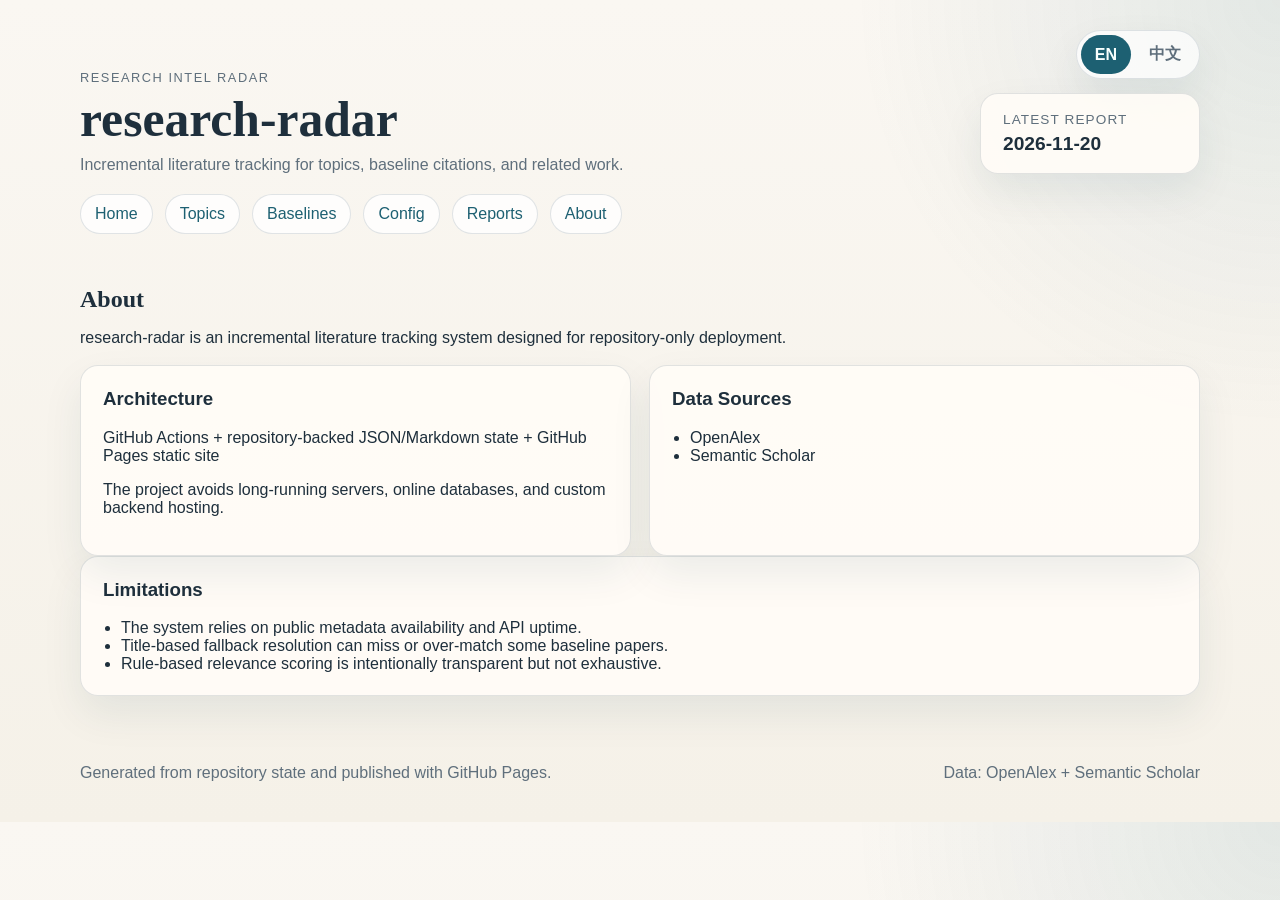
==== docs/about.html @ 73e0cc03 "chore: research-radar daily update" ====
<!doctype html>
<html lang="en">
  <head>
    <meta charset="utf-8">
    <meta name="viewport" content="width=device-width, initial-scale=1">
    <title>Research Radar</title>
    <link rel="stylesheet" href="assets/styles.css">
  </head>
  <body>
    <header class="site-header">
      <div class="shell">
        <div class="brand-row">
          <div>
            <p class="eyebrow" data-i18n="header.eyebrow">Research Intel Radar</p>
            <h1 class="brand-title">research-radar</h1>
            <p class="brand-subtitle" data-i18n="header.subtitle">Incremental literature tracking for topics, baseline citations, and related work.</p>
          </div>
          <div class="header-tools">
            <div class="language-switcher" role="group" aria-label="Language switcher">
              <button type="button" class="lang-button" data-lang-switch="en">EN</button>
              <button type="button" class="lang-button" data-lang-switch="zh">中文</button>
            </div>
            <div class="meta-card">
              <p class="meta-label" data-i18n="header.latest_report">Latest report</p>
              <p class="meta-value">
                
                2026-11-20
                
              </p>
            </div>
          </div>
        </div>
        <nav class="nav">
          <a href="index.html" data-i18n="nav.home">Home</a>
          <a href="topics.html" data-i18n="nav.topics">Topics</a>
          <a href="baselines.html" data-i18n="nav.baselines">Baselines</a>
          <a href="config.html" data-i18n="nav.config">Config</a>
          <a href="reports.html" data-i18n="nav.reports">Reports</a>
          <a href="about.html" data-i18n="nav.about">About</a>
        </nav>
      </div>
    </header>

    <main class="shell">
      
<section class="content-section">
  <div class="section-heading">
    <h2 data-i18n="about.title">About</h2>
    <p data-i18n="about.description">research-radar is an incremental literature tracking system designed for repository-only deployment.</p>
  </div>
  <div class="grid two-up">
    <article class="panel">
      <h3 data-i18n="about.architecture_title">Architecture</h3>
      <p data-i18n="about.architecture_value">GitHub Actions + repository-backed JSON/Markdown state + GitHub Pages static site</p>
      <p data-i18n="about.architecture_note">The project avoids long-running servers, online databases, and custom backend hosting.</p>
    </article>
    <article class="panel">
      <h3 data-i18n="about.data_sources_title">Data Sources</h3>
      <ul class="issue-list">
        
        <li>OpenAlex</li>
        
        <li>Semantic Scholar</li>
        
      </ul>
    </article>
  </div>
  <article class="panel">
    <h3 data-i18n="about.limitations_title">Limitations</h3>
    <ul class="issue-list">
      
      <li data-i18n="about.limitations.0">The system relies on public metadata availability and API uptime.</li>
      
      <li data-i18n="about.limitations.1">Title-based fallback resolution can miss or over-match some baseline papers.</li>
      
      <li data-i18n="about.limitations.2">Rule-based relevance scoring is intentionally transparent but not exhaustive.</li>
      
    </ul>
  </article>
</section>

    </main>

    <footer class="site-footer">
      <div class="shell footer-row">
        <span data-i18n="footer.generated">Generated from repository state and published with GitHub Pages.</span>
        <span data-i18n="footer.data_sources">Data: OpenAlex + Semantic Scholar</span>
      </div>
    </footer>
    <script src="assets/app.js"></script>
    
  </body>
</html>
---- docs/assets/styles.css ----
:root {
  --bg: #f5f1e8;
  --surface: rgba(255, 252, 247, 0.92);
  --surface-strong: #fffdf8;
  --border: rgba(48, 72, 94, 0.14);
  --text: #1e2f3c;
  --muted: #5f6f7c;
  --accent: #1d6072;
  --accent-soft: #d8e7eb;
  --accent-strong: #103c47;
  --shadow: 0 18px 40px rgba(16, 60, 71, 0.08);
  --radius: 18px;
  --shell: 1120px;
}

* {
  box-sizing: border-box;
}

body {
  margin: 0;
  font-family: "IBM Plex Sans", "Helvetica Neue", sans-serif;
  color: var(--text);
  background:
    radial-gradient(circle at top right, rgba(29, 96, 114, 0.1), transparent 28%),
    linear-gradient(180deg, #faf7f2 0%, var(--bg) 100%);
}

a {
  color: var(--accent);
  text-decoration: none;
}

a:hover {
  text-decoration: underline;
}

.shell {
  width: min(calc(100% - 32px), var(--shell));
  margin: 0 auto;
}

.site-header {
  padding: 30px 0 18px;
}

.brand-row {
  display: flex;
  justify-content: space-between;
  gap: 24px;
  align-items: end;
}

.header-tools {
  display: flex;
  flex-direction: column;
  gap: 14px;
  align-items: stretch;
}

.eyebrow {
  margin: 0 0 6px;
  letter-spacing: 0.12em;
  text-transform: uppercase;
  color: var(--muted);
  font-size: 0.8rem;
}

.brand-title {
  margin: 0;
  font-family: "IBM Plex Serif", Georgia, serif;
  font-size: clamp(2rem, 4vw, 3.1rem);
}

.brand-subtitle {
  max-width: 760px;
  color: var(--muted);
  margin: 8px 0 0;
}

.meta-card,
.summary-card,
.panel,
.paper-card,
.empty-state {
  background: var(--surface);
  border: 1px solid var(--border);
  border-radius: var(--radius);
  box-shadow: var(--shadow);
}

.meta-card {
  padding: 18px 22px;
  min-width: 220px;
}

.language-switcher {
  display: inline-flex;
  align-self: end;
  padding: 4px;
  gap: 4px;
  border-radius: 999px;
  background: rgba(255, 255, 255, 0.72);
  border: 1px solid var(--border);
  box-shadow: var(--shadow);
}

.lang-button {
  border: 0;
  border-radius: 999px;
  background: transparent;
  color: var(--muted);
  padding: 9px 14px;
  font: inherit;
  font-weight: 700;
  cursor: pointer;
  transition: background-color 0.18s ease, color 0.18s ease, transform 0.18s ease;
}

.lang-button:hover {
  color: var(--accent-strong);
  transform: translateY(-1px);
}

html[data-lang="en"] .lang-button[data-lang-switch="en"],
html[data-lang="zh"] .lang-button[data-lang-switch="zh"] {
  background: var(--accent);
  color: #f8fffe;
}

.meta-label,
.card-label {
  margin: 0;
  font-size: 0.85rem;
  color: var(--muted);
  text-transform: uppercase;
  letter-spacing: 0.08em;
}

.meta-value {
  margin: 6px 0 0;
  font-size: 1.2rem;
  font-weight: 700;
}

.nav {
  display: flex;
  gap: 12px;
  flex-wrap: wrap;
  margin-top: 20px;
}

.nav a {
  padding: 10px 14px;
  border-radius: 999px;
  background: rgba(255, 255, 255, 0.78);
  border: 1px solid var(--border);
}

.hero-grid,
.grid {
  display: grid;
  gap: 18px;
}

.hero-grid {
  grid-template-columns: repeat(3, minmax(0, 1fr));
  margin: 24px 0 10px;
}

.two-up {
  grid-template-columns: repeat(2, minmax(0, 1fr));
}

.summary-card,
.panel,
.paper-card,
.empty-state {
  padding: 22px;
}

.summary-card h2,
.panel h3,
.panel h4,
.paper-card h3,
.paper-card h4,
.paper-card h5 {
  margin-top: 0;
}

.accent {
  background: linear-gradient(160deg, #173f4b 0%, #1d6072 100%);
  color: #f8fffe;
}

.accent .card-label {
  color: rgba(248, 255, 254, 0.72);
}

.content-section {
  margin: 34px 0;
}

.section-heading {
  margin-bottom: 18px;
}

.section-heading h2 {
  margin-bottom: 6px;
  font-family: "IBM Plex Serif", Georgia, serif;
}

.split {
  display: flex;
  justify-content: space-between;
  gap: 24px;
  align-items: end;
}

.filter-input {
  width: min(320px, 100%);
  border-radius: 999px;
  border: 1px solid var(--border);
  padding: 12px 16px;
  background: rgba(255, 255, 255, 0.82);
}

.paper-list {
  display: grid;
  gap: 16px;
}

.paper-header,
.panel-head,
.footer-row {
  display: flex;
  justify-content: space-between;
  gap: 16px;
  align-items: start;
}

.badge,
.pill {
  display: inline-flex;
  align-items: center;
  justify-content: center;
  padding: 6px 12px;
  border-radius: 999px;
  background: var(--accent-soft);
  color: var(--accent-strong);
  font-size: 0.8rem;
  font-weight: 700;
}

.muted {
  color: var(--muted);
}

.metric {
  margin: 10px 0 4px;
  font-size: 1.6rem;
  font-weight: 700;
}

.stacked-metrics {
  display: flex;
  flex-direction: column;
  gap: 8px;
}

.subsection + .subsection {
  margin-top: 24px;
}

.issue-list {
  margin: 0;
  padding-left: 18px;
}

.site-footer {
  padding: 34px 0 40px;
  color: var(--muted);
}

button,
input,
textarea,
select {
  font: inherit;
}

.primary-button,
.secondary-button {
  border-radius: 999px;
  border: 1px solid var(--border);
  padding: 11px 16px;
  cursor: pointer;
  transition: transform 0.18s ease, box-shadow 0.18s ease, background-color 0.18s ease;
}

.primary-button {
  background: linear-gradient(135deg, var(--accent) 0%, var(--accent-strong) 100%);
  color: #f8fffe;
  border-color: transparent;
}

.secondary-button {
  background: rgba(255, 255, 255, 0.82);
  color: var(--accent-strong);
}

.secondary-button.compact,
.primary-button.compact {
  padding: 8px 12px;
}

.primary-button:hover,
.secondary-button:hover {
  transform: translateY(-1px);
  box-shadow: var(--shadow);
}

.primary-button:disabled,
.secondary-button:disabled {
  cursor: not-allowed;
  opacity: 0.55;
  transform: none;
  box-shadow: none;
}

.config-action-row {
  display: flex;
  gap: 12px;
  flex-wrap: wrap;
  margin-top: 18px;
}

.onboarding-panel {
  background: linear-gradient(135deg, rgba(29, 96, 114, 0.08) 0%, rgba(255, 255, 255, 0.88) 100%);
}

.simple-steps {
  margin: 16px 0 0;
  padding-left: 18px;
  display: grid;
  gap: 10px;
}

.config-card-list {
  display: grid;
  gap: 16px;
}

.config-card {
  background: rgba(255, 255, 255, 0.72);
  border: 1px solid var(--border);
  border-radius: 16px;
  padding: 18px;
}

.config-form-grid {
  display: grid;
  gap: 14px;
  grid-template-columns: repeat(2, minmax(0, 1fr));
}

.config-form-grid.compact {
  margin-top: 14px;
}

.config-form-grid.simple-grid {
  align-items: end;
}

.config-search-grid {
  display: grid;
  gap: 14px;
  grid-template-columns: minmax(220px, 280px) minmax(0, 1fr) auto;
  align-items: end;
}

.field {
  display: grid;
  gap: 8px;
}

.field.span-2,
.toggle-group.span-2 {
  grid-column: 1 / -1;
}

.field input,
.field textarea,
.field select {
  width: 100%;
  border-radius: 14px;
  border: 1px solid var(--border);
  background: rgba(255, 255, 255, 0.84);
  padding: 12px 14px;
  color: var(--text);
}

.field textarea {
  min-height: 100px;
  resize: vertical;
}

.toggle-group {
  display: flex;
  gap: 12px;
  flex-wrap: wrap;
  align-items: center;
}

.toggle-field {
  display: inline-flex;
  align-items: center;
  gap: 8px;
  padding: 10px 12px;
  border: 1px solid var(--border);
  border-radius: 999px;
  background: rgba(255, 255, 255, 0.82);
}

.mini-details,
.details-panel {
  margin-top: 16px;
}

.mini-details summary,
.details-panel > summary {
  cursor: pointer;
  font-weight: 700;
  color: var(--accent-strong);
}

.mini-details[open] summary,
.details-panel[open] > summary {
  margin-bottom: 14px;
}

.advanced-content {
  display: grid;
  gap: 18px;
  margin-top: 16px;
}

.nested-panel {
  box-shadow: none;
  background: rgba(255, 255, 255, 0.68);
}

.search-status {
  margin: 14px 0 0;
}

.config-search-results {
  display: grid;
  gap: 14px;
  margin-top: 14px;
}

.search-result-card {
  background: rgba(255, 255, 255, 0.82);
}

.search-result-actions {
  display: grid;
  gap: 10px;
  justify-items: end;
}

.source-pill-row {
  display: flex;
  gap: 8px;
  flex-wrap: wrap;
  justify-content: end;
}

.source-pill {
  background: rgba(29, 96, 114, 0.12);
}

.status-banner {
  margin: 4px 0 14px;
  border-radius: 14px;
  padding: 14px 16px;
  border: 1px solid transparent;
}

.status-banner.info {
  background: rgba(216, 231, 235, 0.65);
  border-color: rgba(29, 96, 114, 0.15);
}

.status-banner.success {
  background: rgba(211, 236, 215, 0.7);
  border-color: rgba(56, 122, 72, 0.2);
}

.status-banner.error {
  background: rgba(250, 223, 220, 0.78);
  border-color: rgba(156, 60, 48, 0.2);
}

.validation-summary {
  margin: 0 0 12px;
  font-weight: 700;
}

.validation-summary.success {
  color: #245734;
}

.validation-summary.error {
  color: #8a2f27;
}

.validation-list {
  display: grid;
  gap: 10px;
  margin: 0;
  padding: 0;
  list-style: none;
}

.validation-list.compact {
  margin-top: 12px;
}

.validation-item {
  display: grid;
  gap: 4px;
  padding: 12px 14px;
  border-radius: 14px;
  border: 1px solid var(--border);
  background: rgba(255, 255, 255, 0.72);
}

.validation-item.error strong {
  color: #8a2f27;
}

.validation-item.warning strong {
  color: #875c16;
}

.validation-item.success strong {
  color: #245734;
}

.code-preview {
  margin: 0;
  padding: 18px;
  border-radius: 16px;
  background: #17323d;
  color: #eef7f8;
  overflow: auto;
  white-space: pre-wrap;
  word-break: break-word;
  font-family: "IBM Plex Mono", "SFMono-Regular", monospace;
  line-height: 1.5;
}

@media (max-width: 860px) {
  .brand-row,
  .header-tools,
  .split,
  .panel-head,
  .paper-header,
  .footer-row {
    flex-direction: column;
  }

  .language-switcher {
    align-self: start;
  }

  .hero-grid,
  .two-up,
  .config-form-grid,
  .config-search-grid {
    grid-template-columns: 1fr;
  }

  .field.span-2,
  .toggle-group.span-2 {
    grid-column: auto;
  }

  .search-result-actions,
  .source-pill-row {
    justify-items: start;
    justify-content: start;
  }
}
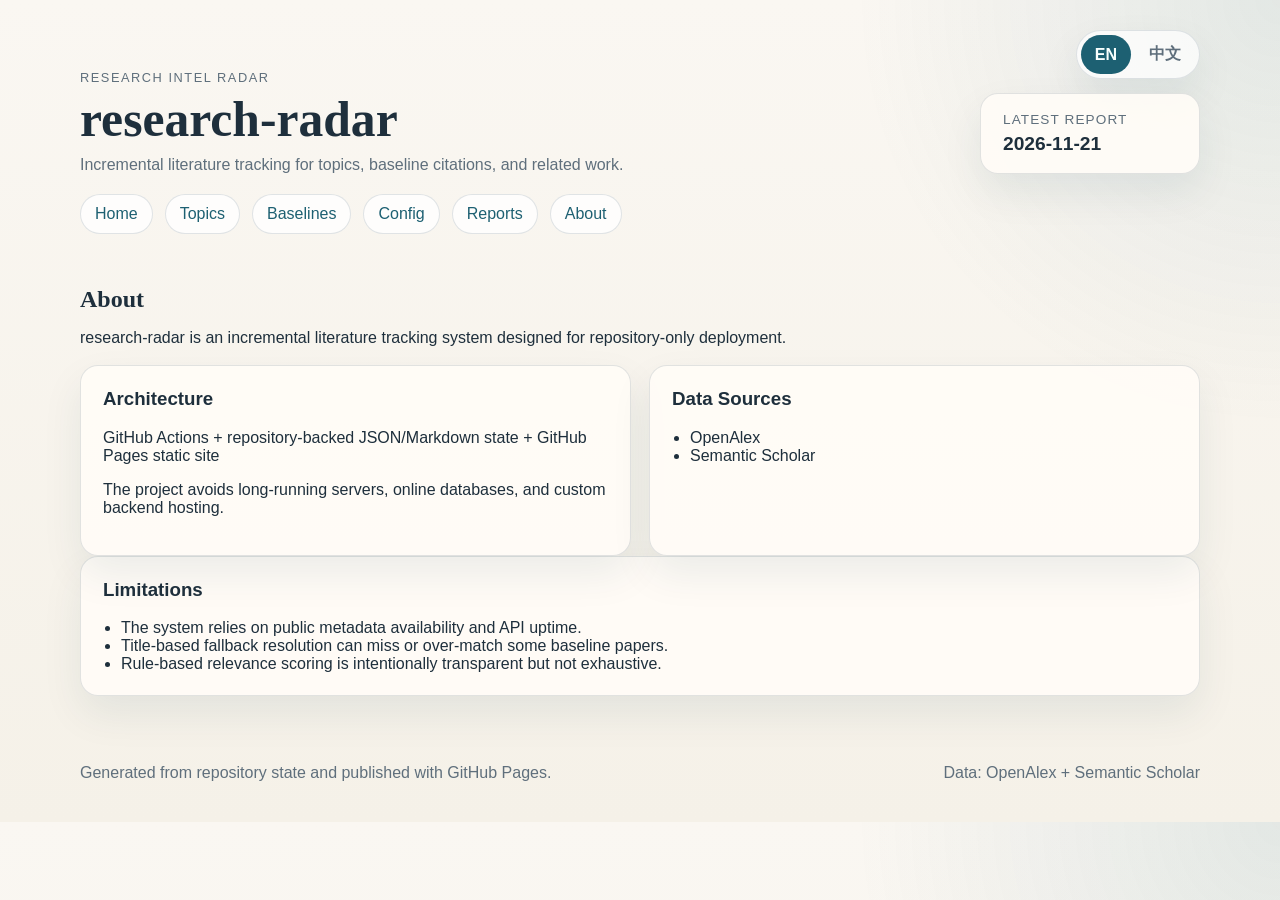
==== commit 3d39141f: "chore: research-radar daily update" ====
--- a/docs/about.html
+++ b/docs/about.html
@@ -24,7 +24,7 @@
               <p class="meta-label" data-i18n="header.latest_report">Latest report</p>
               <p class="meta-value">
                 
-                2026-11-20
+                2026-11-21
                 
               </p>
             </div>
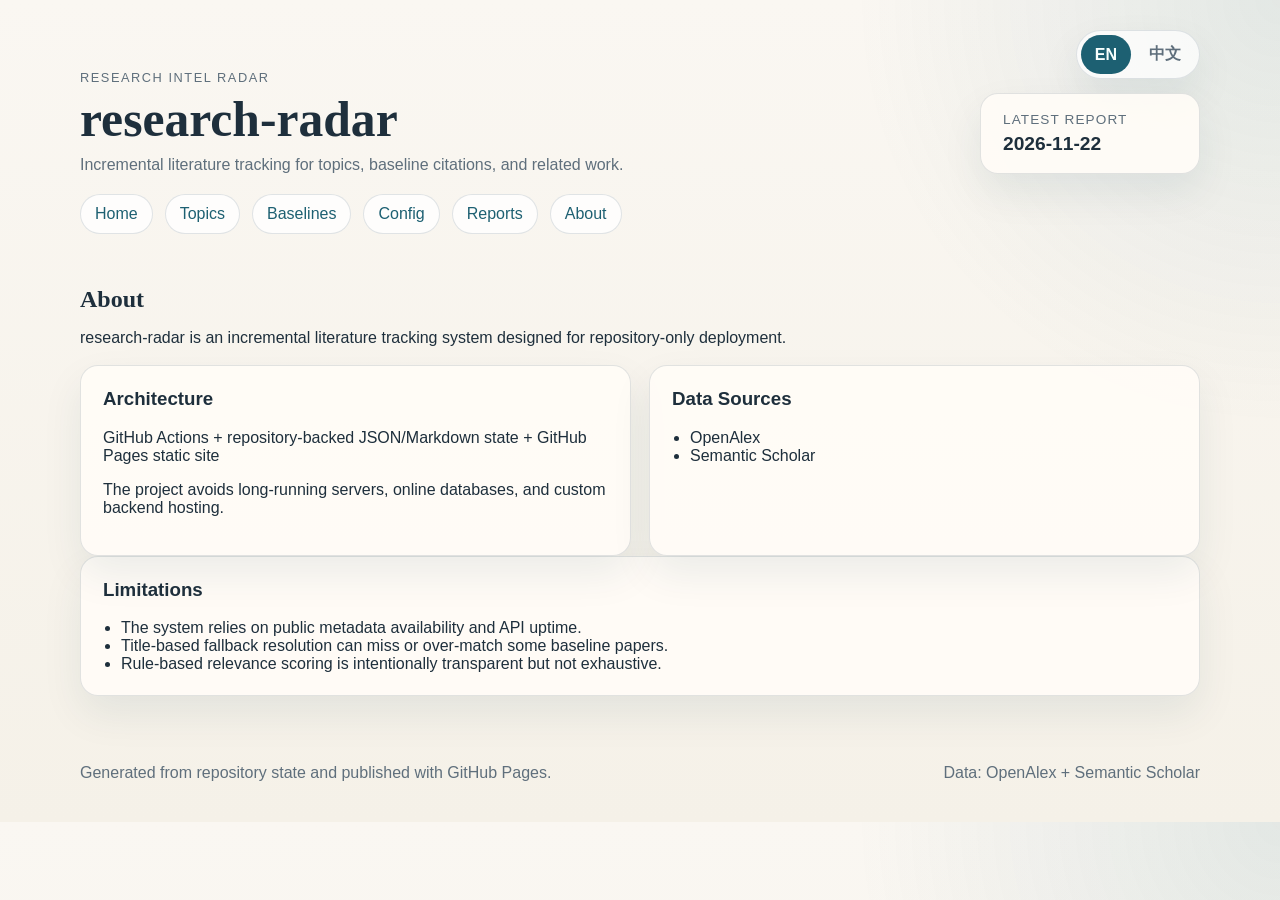
==== commit 62cfa44f: "chore: research-radar daily update" ====
--- a/docs/about.html
+++ b/docs/about.html
@@ -24,7 +24,7 @@
               <p class="meta-label" data-i18n="header.latest_report">Latest report</p>
               <p class="meta-value">
                 
-                2026-11-21
+                2026-11-22
                 
               </p>
             </div>
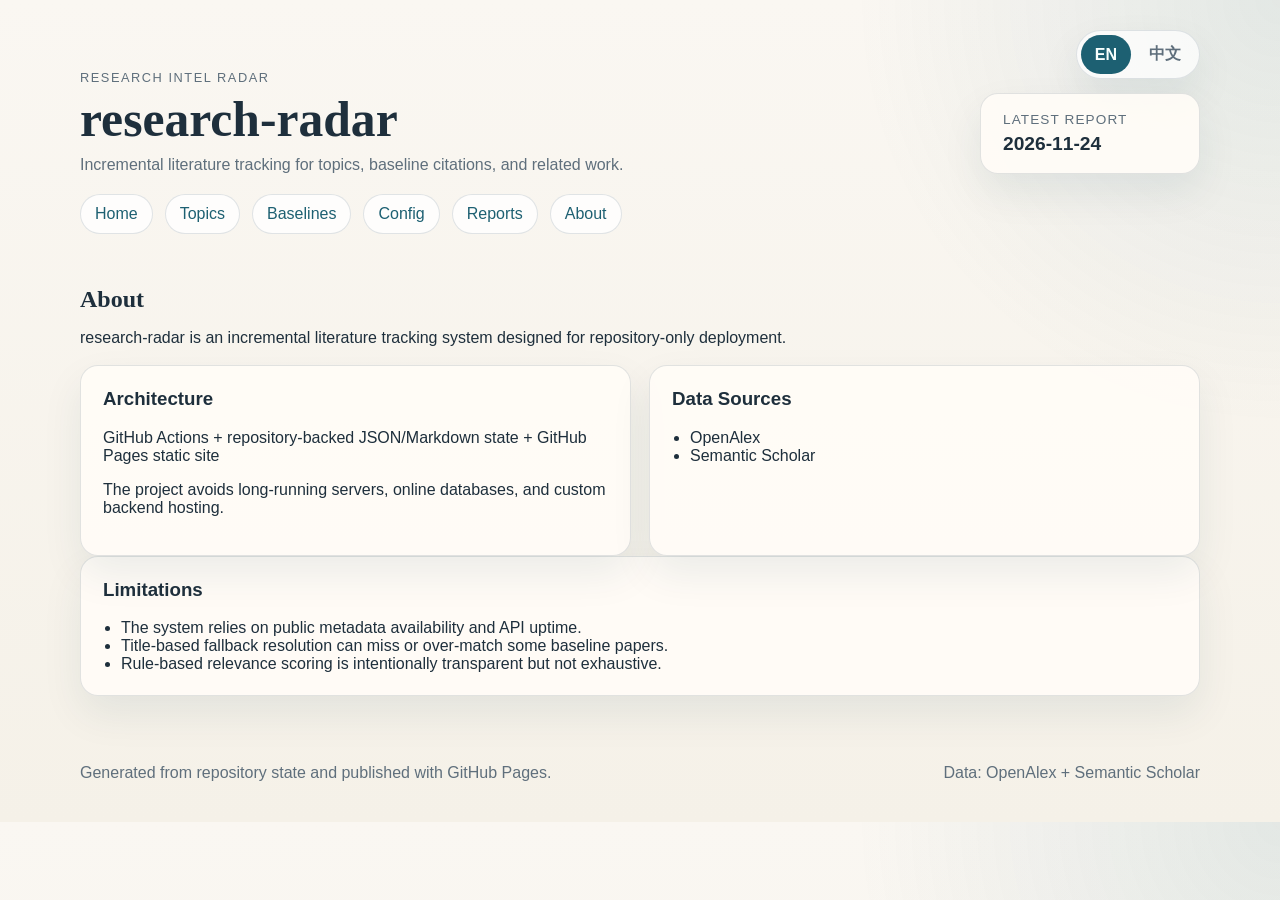
==== commit ce6b69a4: "chore: research-radar daily update" ====
--- a/docs/about.html
+++ b/docs/about.html
@@ -24,7 +24,7 @@
               <p class="meta-label" data-i18n="header.latest_report">Latest report</p>
               <p class="meta-value">
                 
-                2026-11-22
+                2026-11-24
                 
               </p>
             </div>
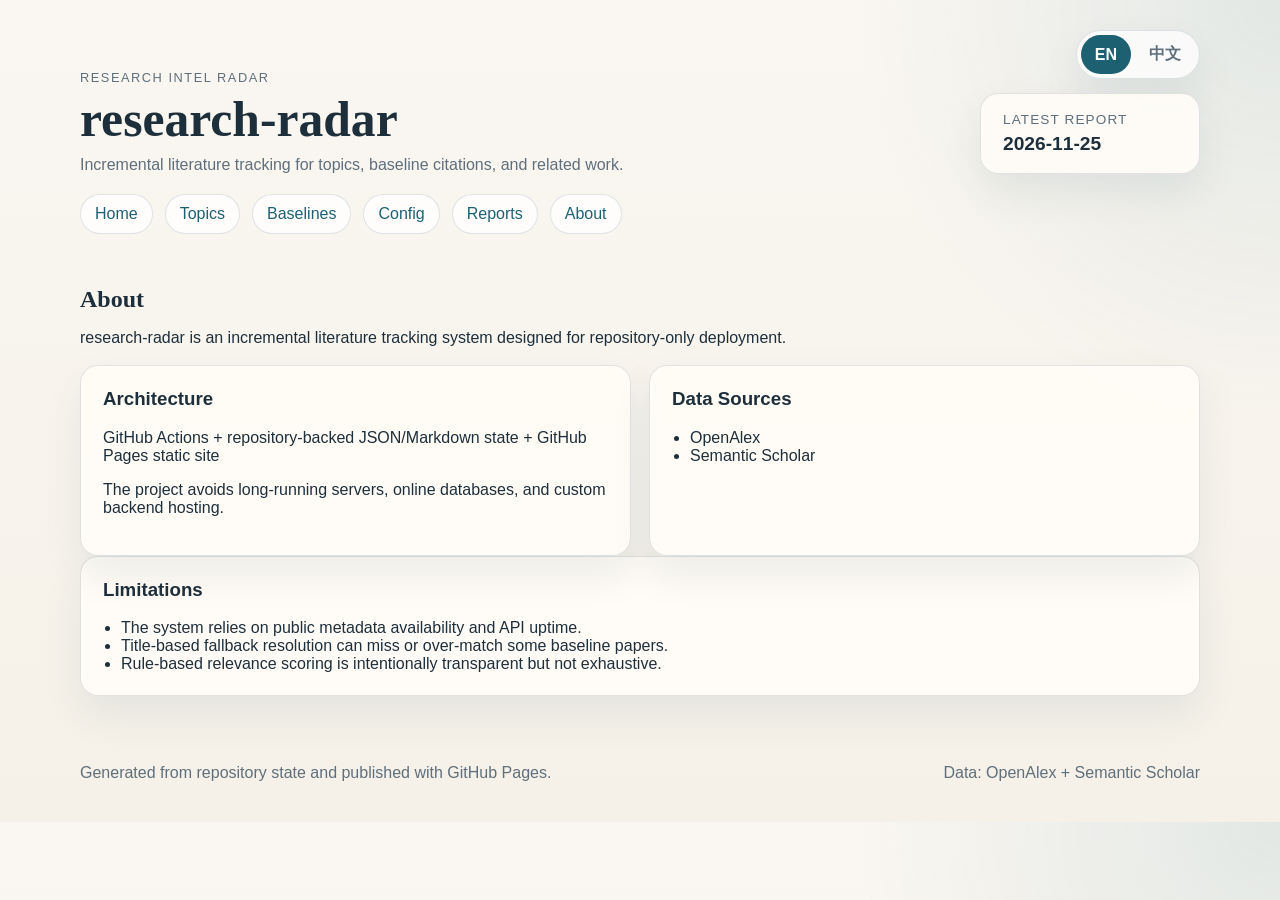
==== commit 0355c2cf: "chore: research-radar daily update" ====
--- a/docs/about.html
+++ b/docs/about.html
@@ -24,7 +24,7 @@
               <p class="meta-label" data-i18n="header.latest_report">Latest report</p>
               <p class="meta-value">
                 
-                2026-11-24
+                2026-11-25
                 
               </p>
             </div>
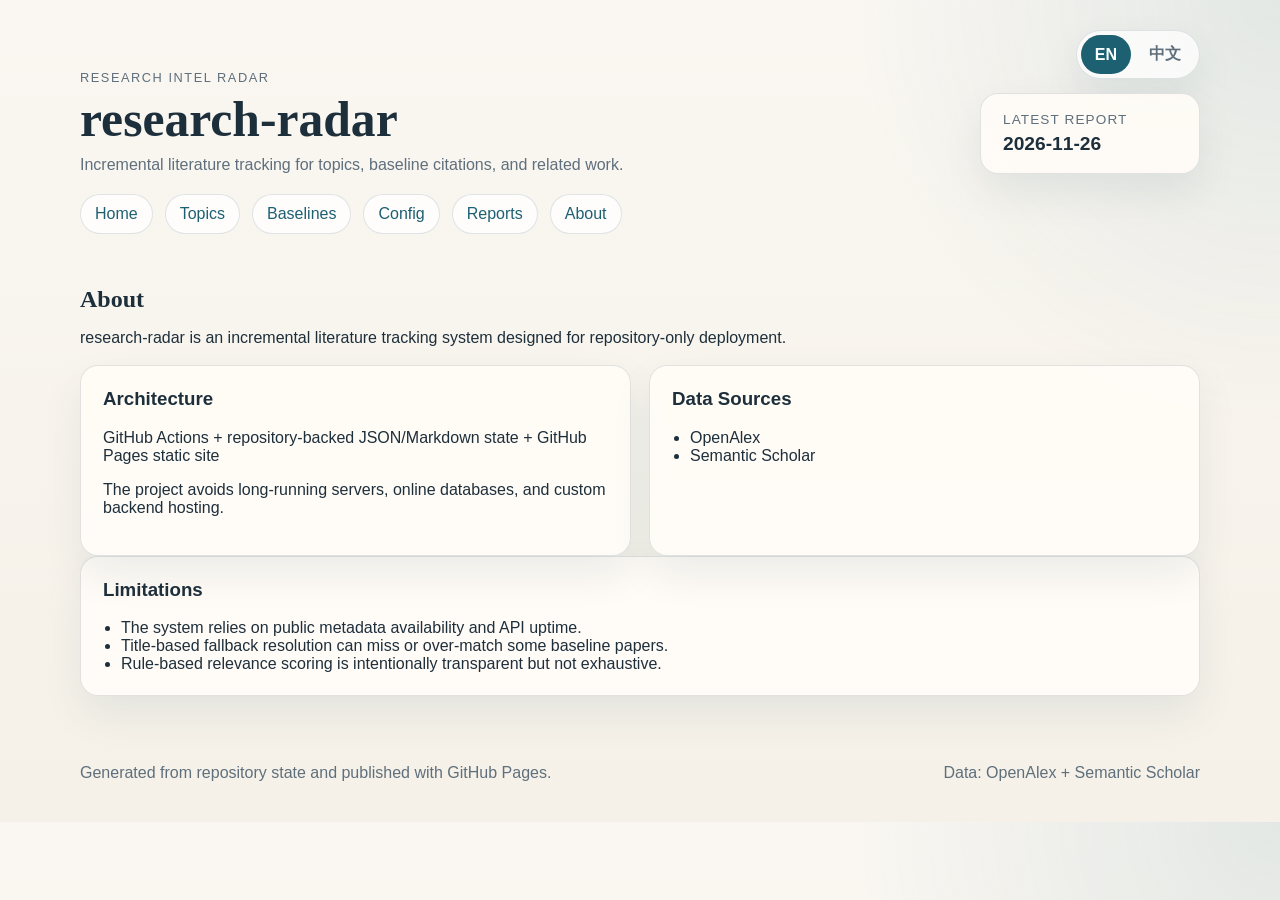
==== commit c8e57442: "chore: research-radar daily update" ====
--- a/docs/about.html
+++ b/docs/about.html
@@ -24,7 +24,7 @@
               <p class="meta-label" data-i18n="header.latest_report">Latest report</p>
               <p class="meta-value">
                 
-                2026-11-25
+                2026-11-26
                 
               </p>
             </div>
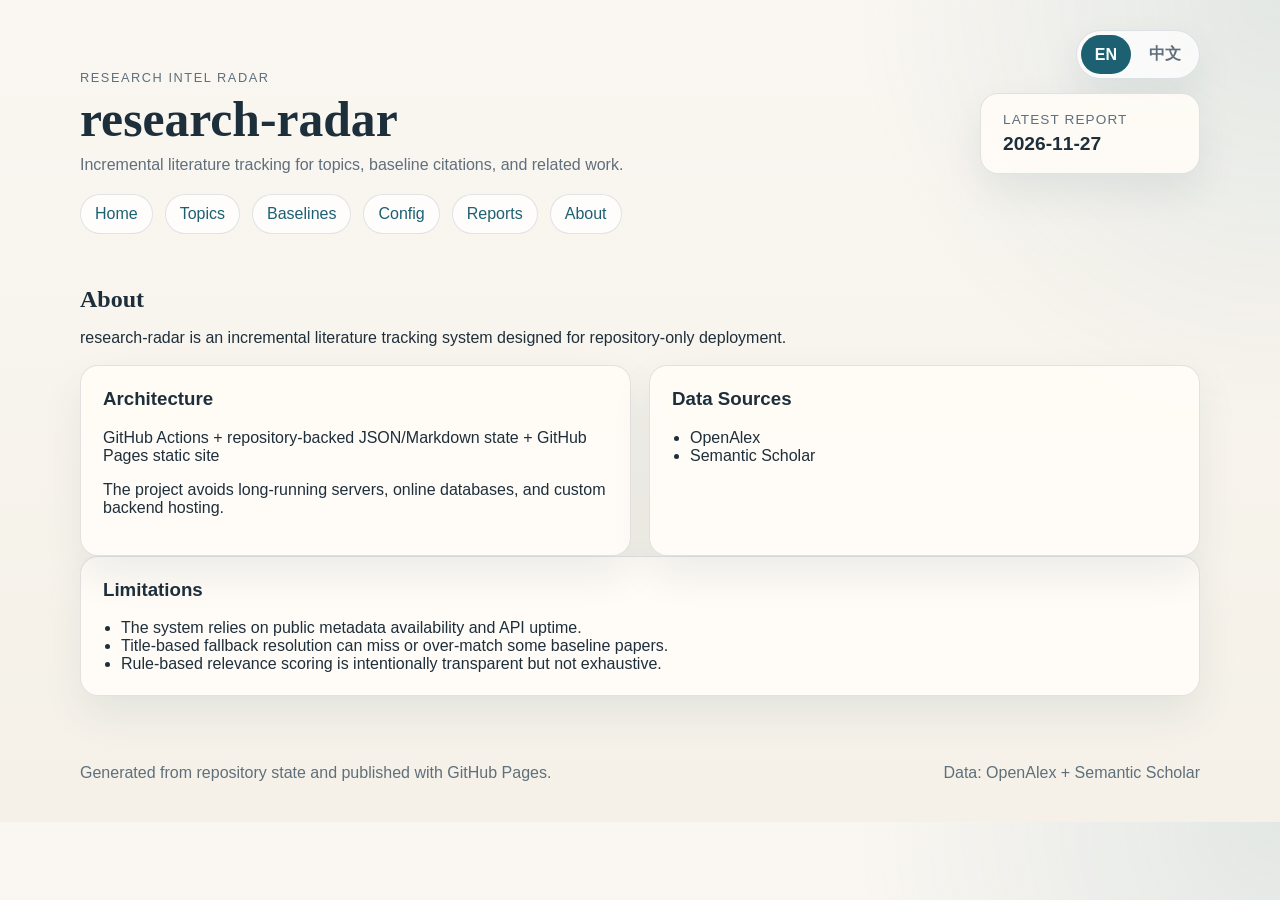
==== commit abbb5401: "chore: research-radar daily update" ====
--- a/docs/about.html
+++ b/docs/about.html
@@ -24,7 +24,7 @@
               <p class="meta-label" data-i18n="header.latest_report">Latest report</p>
               <p class="meta-value">
                 
-                2026-11-26
+                2026-11-27
                 
               </p>
             </div>
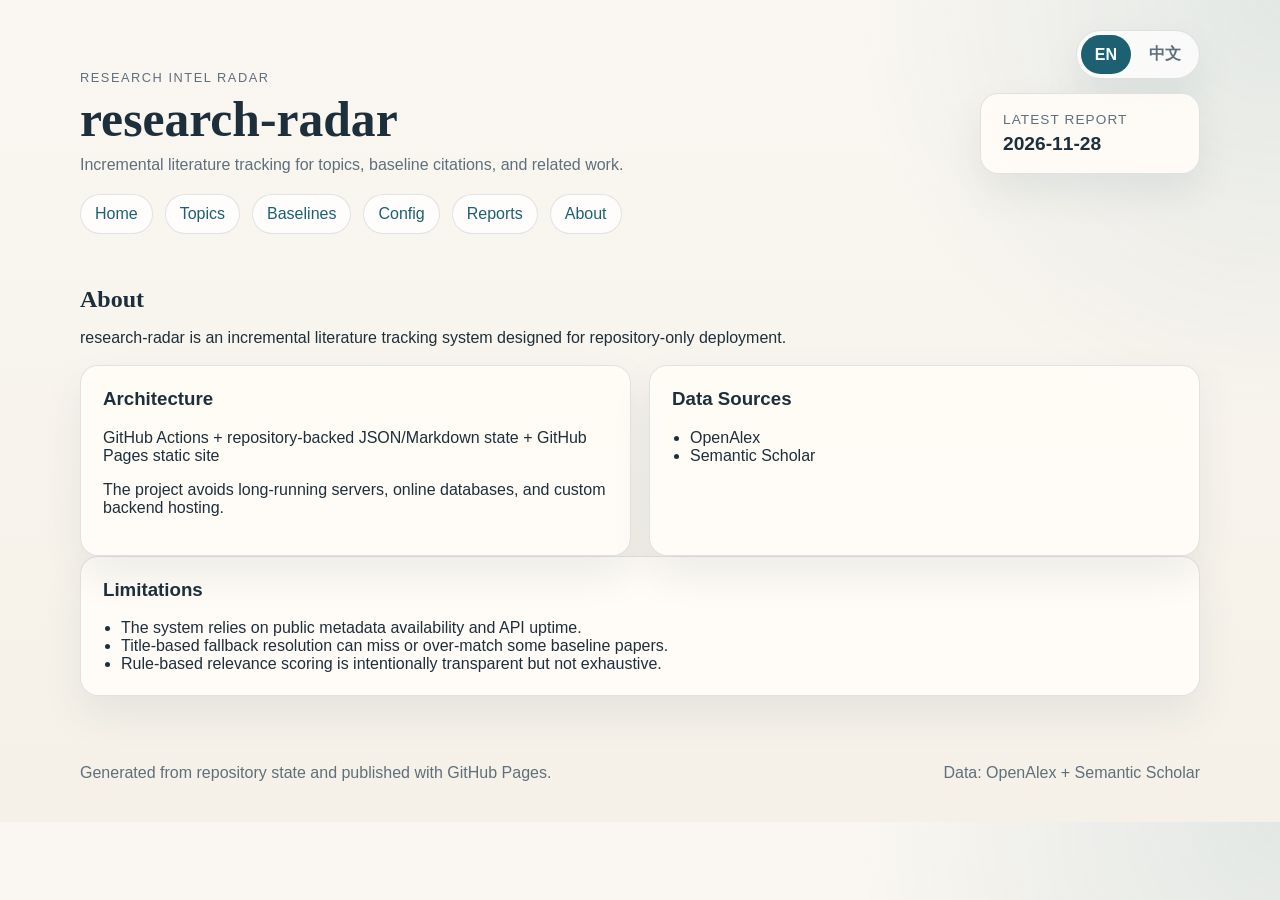
==== commit 1dd90545: "chore: research-radar daily update" ====
--- a/docs/about.html
+++ b/docs/about.html
@@ -24,7 +24,7 @@
               <p class="meta-label" data-i18n="header.latest_report">Latest report</p>
               <p class="meta-value">
                 
-                2026-11-27
+                2026-11-28
                 
               </p>
             </div>
